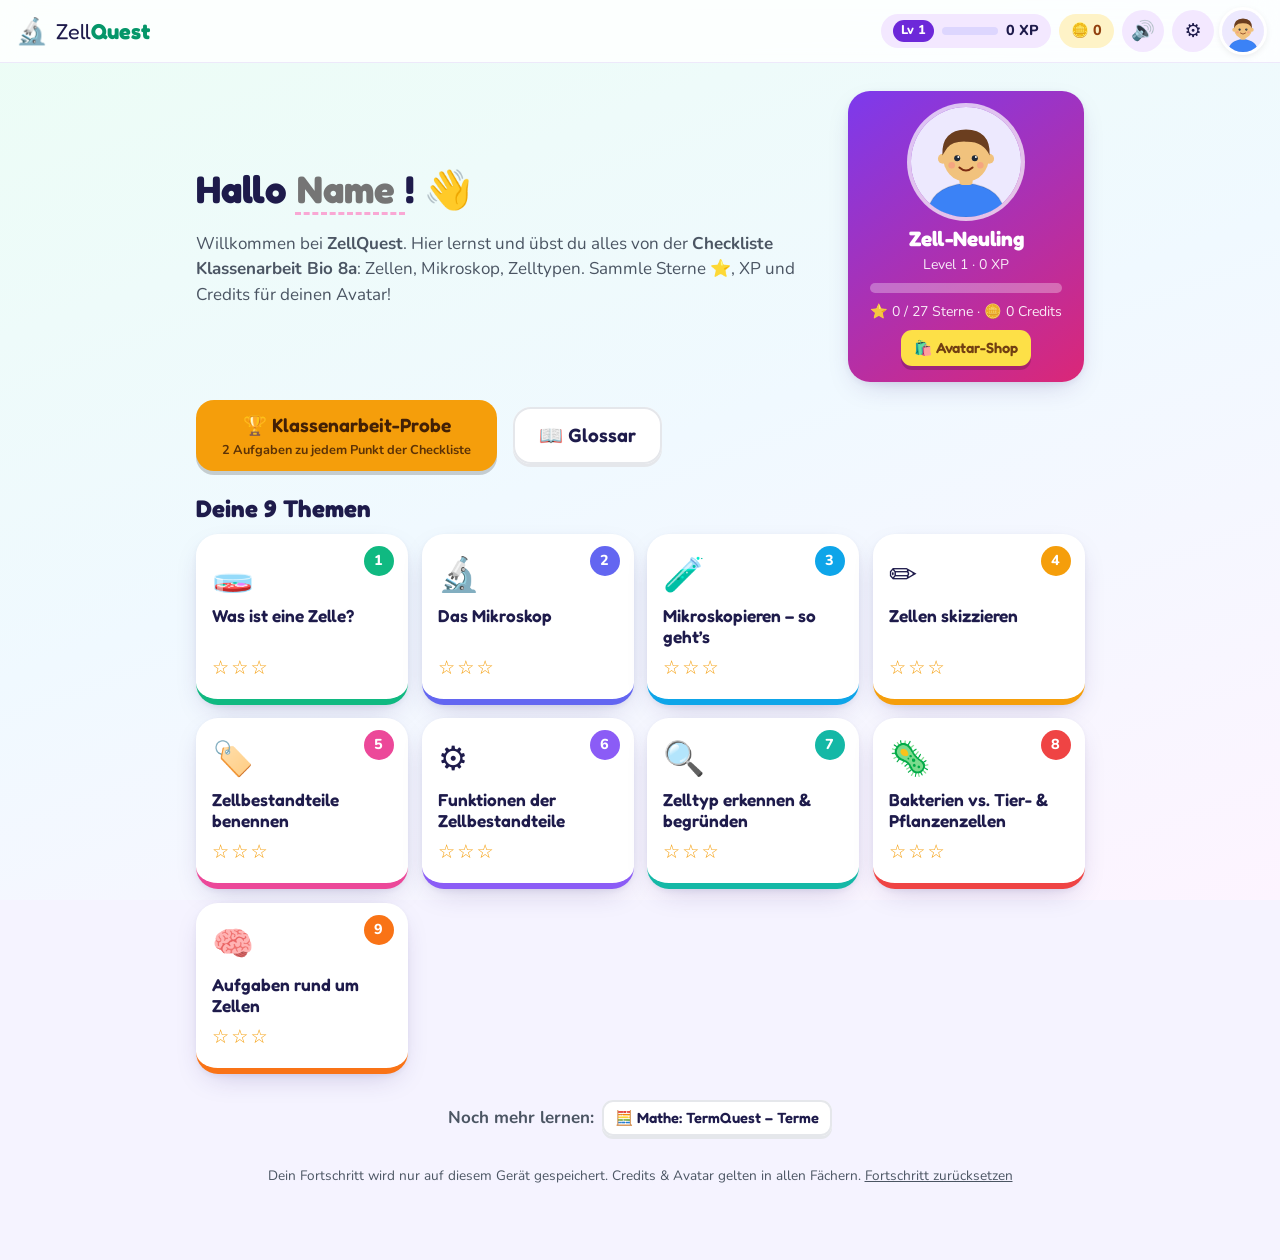
==== bio/index.html @ 9e3c853d "Add ZellQuest biology app and share one quiz engine between subjects - New app under bio/ for the Bi" ====
<!doctype html>
<html lang="de">
<head>
  <meta charset="utf-8">
  <meta name="viewport" content="width=device-width, initial-scale=1, viewport-fit=cover">
  <meta name="description" content="ZellQuest – Zellen, Mikroskop und Zelltypen lernen und üben (Checkliste Klassenarbeit Bio 8).">
  <meta name="theme-color" content="#059669">
  <title>ZellQuest – Zellen & Mikroskop</title>
  <link rel="icon" href="data:image/svg+xml,<svg xmlns='http://www.w3.org/2000/svg' viewBox='0 0 100 100'><text y='.9em' font-size='90'>🔬</text></svg>">
  <link rel="preconnect" href="https://fonts.googleapis.com">
  <link rel="preconnect" href="https://fonts.gstatic.com" crossorigin>
  <link href="https://fonts.googleapis.com/css2?family=Fredoka:wght@500;600;700&family=Nunito:wght@400;600;700;800&display=swap" rel="stylesheet">
  <link rel="stylesheet" href="../css/style.css">
  <link rel="stylesheet" href="bio.css">
</head>
<body class="bio">
  <div class="bg-blobs" aria-hidden="true"><span></span><span></span><span></span></div>
  <header class="topbar">
    <a href="#/" class="logo" aria-label="ZellQuest Startseite"><span class="logo-icon">🔬</span><span class="logo-text">Zell<b>Quest</b></span></a>
    <div class="hdr-right">
      <div class="xp-chip" title="Erfahrungspunkte">
        <span id="hdr-level" class="lvl">Lv 1</span>
        <span class="mini-bar"><span id="hdr-xpbar"></span></span>
        <span id="hdr-xp">0 XP</span>
      </div>
      <div class="coin-chip" title="Credits für den Avatar-Shop">🪙 <span id="hdr-credits">0</span></div>
      <button id="btn-mute" class="icon-btn" data-silent aria-label="Ton ausschalten">🔊</button>
      <button id="btn-settings" class="icon-btn" aria-label="Einstellungen für Eltern">⚙️</button>
      <a id="hdr-avatar" class="hdr-avatar" href="#/shop" aria-label="Avatar-Shop"></a>
    </div>
  </header>
  <main id="main" tabindex="-1"></main>
  <noscript><p style="padding:2rem">Bitte JavaScript aktivieren, um ZellQuest zu benutzen.</p></noscript>

  <script src="../js/config.js"></script>
  <script src="../js/mathterm.js"></script>
  <script src="../js/sound.js"></script>
  <script src="../js/fx.js"></script>
  <script src="../js/visuals.js"></script>
  <script src="../js/avatar.js"></script>
  <script src="../js/tutor.js"></script>
  <script src="cells.js"></script>
  <script src="topics.js"></script>
  <script src="subject.js"></script>
  <script src="../js/app.js"></script>
</body>
</html>
---- css/style.css ----
:root {
  --bg: #f5f3ff;
  --bg2: #ecfeff;
  --card: #ffffff;
  --ink: #1e1b4b;
  --ink-soft: #4b5563;
  --line: #e5e7eb;
  --brand: #6d28d9;
  --brand-2: #db2777;
  --good: #16a34a;
  --good-bg: #dcfce7;
  --bad: #dc2626;
  --bad-bg: #fee2e2;
  --warn: #b45309;
  --warn-bg: #fef3c7;
  --info-bg: #e0f2fe;
  --c: #6d28d9;
  --radius: 22px;
  --shadow: 0 10px 30px -12px rgba(49, 30, 120, .28), 0 2px 6px rgba(49, 30, 120, .06);
  --font-head: 'Fredoka', 'Nunito', system-ui, sans-serif;
  --font-body: 'Nunito', system-ui, -apple-system, 'Segoe UI', sans-serif;
  color-scheme: light;
}

* { box-sizing: border-box; }
[hidden] { display: none !important; }
html { -webkit-text-size-adjust: 100%; }
body {
  margin: 0;
  font-family: var(--font-body);
  font-size: 17px;
  line-height: 1.5;
  color: var(--ink);
  background: linear-gradient(160deg, var(--bg) 0%, #fdf2f8 50%, var(--bg2) 100%) fixed;
  min-height: 100vh;
  overflow-x: hidden;
}
h1, h2, h3 { font-family: var(--font-head); line-height: 1.2; margin: 0 0 .4em; }
a { color: var(--brand); }
button { font: inherit; color: inherit; }
:focus-visible { outline: 3px solid #f59e0b; outline-offset: 3px; border-radius: 10px; }

/* Hintergrund-Blasen */
.bg-blobs { position: fixed; inset: 0; z-index: -1; overflow: hidden; pointer-events: none; }
.bg-blobs span { position: absolute; border-radius: 50%; filter: blur(60px); opacity: .45; animation: float 18s ease-in-out infinite; }
.bg-blobs span:nth-child(1) { width: 380px; height: 380px; background: #c4b5fd; top: -120px; left: -100px; }
.bg-blobs span:nth-child(2) { width: 320px; height: 320px; background: #fbcfe8; bottom: -100px; right: -80px; animation-delay: -6s; }
.bg-blobs span:nth-child(3) { width: 260px; height: 260px; background: #a5f3fc; top: 40%; left: 60%; animation-delay: -12s; }
@keyframes float { 50% { transform: translate(40px, 30px) scale(1.08); } }

/* Kopfzeile */
.topbar {
  position: sticky; top: 0; z-index: 20;
  display: flex; align-items: center; justify-content: space-between; gap: 12px;
  padding: 10px max(16px, env(safe-area-inset-left));
  background: rgba(255, 255, 255, .82);
  backdrop-filter: blur(12px);
  border-bottom: 1px solid rgba(109, 40, 217, .1);
}
.logo { display: flex; align-items: center; gap: 8px; text-decoration: none; color: var(--ink); font-family: var(--font-head); font-size: 1.35rem; }
.logo b { color: var(--brand-2); }
.logo-icon { font-size: 1.6rem; display: inline-block; transition: transform .3s; }
.logo:hover .logo-icon { transform: rotate(-12deg) scale(1.1); }
.hdr-right { display: flex; align-items: center; gap: 8px; }
.xp-chip { display: flex; align-items: center; gap: 8px; background: #f3e8ff; padding: 6px 12px; border-radius: 999px; font-weight: 800; font-size: .9rem; }
.xp-chip .lvl { background: var(--brand); color: #fff; border-radius: 999px; padding: 1px 8px; font-size: .8rem; }
.mini-bar { width: 56px; height: 8px; background: #ddd6fe; border-radius: 99px; overflow: hidden; }
.mini-bar span { display: block; height: 100%; width: 0; background: linear-gradient(90deg, #a855f7, #ec4899); transition: width .6s cubic-bezier(.3, 1.4, .5, 1); }
.icon-btn { border: 0; background: #f3e8ff; width: 42px; height: 42px; border-radius: 50%; font-size: 1.2rem; cursor: pointer; transition: transform .15s; }
.icon-btn:active { transform: scale(.9); }

main { max-width: 920px; margin: 0 auto; padding: 20px 16px 60px; outline: none; }
main:focus, main:focus-visible { outline: none; }
html { background: var(--bg); }

/* Knöpfe */
.btn {
  display: inline-flex; align-items: center; justify-content: center; gap: 6px;
  border: 0; cursor: pointer; text-decoration: none;
  font-family: var(--font-head); font-weight: 600; font-size: 1.05rem;
  color: #fff; background: var(--c, var(--brand));
  padding: 10px 18px; border-radius: 14px;
  box-shadow: 0 4px 0 rgba(0, 0, 0, .18);
  transition: transform .1s, box-shadow .1s, filter .15s;
}
.btn:hover { filter: brightness(1.08); }
.btn:active { transform: translateY(3px); box-shadow: 0 1px 0 rgba(0, 0, 0, .18); }
.btn:disabled { opacity: .45; cursor: default; transform: none; }
.btn.big { font-size: 1.2rem; padding: 14px 26px; border-radius: 18px; }
.btn.small { font-size: .92rem; padding: 7px 13px; border-radius: 11px; }
.btn.ghost { background: #fff; color: var(--ink); box-shadow: 0 3px 0 #e5e7eb, inset 0 0 0 2px #e5e7eb; }
.btn.ghost:active { box-shadow: 0 0 0 #e5e7eb, inset 0 0 0 2px #e5e7eb; }
.linklike { border: 0; background: none; color: var(--ink-soft); text-decoration: underline; cursor: pointer; font-size: inherit; padding: 0; }

.card { background: var(--card); border-radius: var(--radius); box-shadow: var(--shadow); padding: 22px; margin-bottom: 18px; }

/* Startseite */
.hero { display: grid; grid-template-columns: 1fr auto; gap: 20px; align-items: center; margin: 8px 0 18px; }
.hero h1 { font-size: clamp(1.7rem, 5vw, 2.4rem); }
.hero p { color: var(--ink-soft); margin: 0; }
.name-input {
  font: inherit; color: var(--brand-2); border: 0; border-bottom: 3px dashed #f9a8d4; background: transparent;
  padding: 0 2px; min-width: 4ch; max-width: 12ch;
}
.name-input:focus { outline: none; border-bottom-style: solid; }
.level-card { background: linear-gradient(145deg, #7c3aed, #db2777); color: #fff; border-radius: var(--radius); padding: 16px 22px; text-align: center; box-shadow: var(--shadow); min-width: 210px; }
.lvl-emoji { font-size: 2.4rem; animation: bob 2.4s ease-in-out infinite; }
@keyframes bob { 50% { transform: translateY(-5px); } }
.lvl-name { font-family: var(--font-head); font-size: 1.3rem; font-weight: 700; }
.lvl-sub { font-size: .88rem; opacity: .9; }
.level-card .xpbar { height: 10px; background: rgba(255, 255, 255, .3); border-radius: 99px; margin: 8px 0; overflow: hidden; }
.level-card .xpbar div { height: 100%; background: #fde047; border-radius: 99px; }

.home-actions { display: flex; align-items: center; gap: 16px; flex-wrap: wrap; margin-bottom: 24px; }
.test-btn { --c: #f59e0b; flex-direction: column; line-height: 1.15; color: #422006; }
.test-btn small { font-family: var(--font-body); font-size: .8rem; font-weight: 700; opacity: .85; }
.last-test { color: var(--ink-soft); }
.section-title { font-size: 1.5rem; }

.topic-grid { display: grid; grid-template-columns: repeat(auto-fill, minmax(190px, 1fr)); gap: 14px; }
.topic-card {
  position: relative; display: flex; flex-direction: column; gap: 6px; min-height: 160px;
  background: #fff; border-radius: var(--radius); padding: 16px; text-decoration: none; color: var(--ink);
  box-shadow: var(--shadow); border-bottom: 6px solid var(--c);
  transition: transform .2s cubic-bezier(.3, 1.6, .5, 1), box-shadow .2s;
  animation: cardIn .5s both cubic-bezier(.3, 1.4, .5, 1);
}
.topic-card:hover { transform: translateY(-5px) rotate(-1deg); box-shadow: 0 18px 30px -14px var(--c); }
.topic-card:active { transform: scale(.97); }
@keyframes cardIn { from { opacity: 0; transform: translateY(16px) scale(.95); } }
.tc-num { position: absolute; top: 12px; right: 14px; width: 30px; height: 30px; border-radius: 50%; background: var(--c); color: #fff; display: grid; place-items: center; font-weight: 800; font-size: .9rem; }
.tc-emoji { font-size: 2.1rem; }
.tc-title { font-family: var(--font-head); font-weight: 600; font-size: 1.08rem; line-height: 1.2; flex: 1; }
.tc-foot { display: flex; justify-content: space-between; align-items: center; }
.tc-stars { color: #f59e0b; font-size: 1.2rem; letter-spacing: 2px; }
.tc-self { font-size: 1.2rem; }
.footnote { text-align: center; color: var(--ink-soft); font-size: .85rem; margin-top: 30px; }

/* Themenseite */
.topic-head { margin-bottom: 14px; }
.back { display: inline-block; text-decoration: none; font-weight: 800; color: var(--ink-soft); margin-bottom: 8px; }
.back:hover { color: var(--c); }
.th-title { display: flex; align-items: center; gap: 14px; }
.th-title small { color: var(--c); font-weight: 800; text-transform: uppercase; letter-spacing: .06em; }
.th-title h1 { font-size: clamp(1.5rem, 4.5vw, 2.1rem); margin: 0; }
.th-emoji { font-size: 2.6rem; width: 66px; height: 66px; display: grid; place-items: center; background: #fff; border-radius: 20px; box-shadow: var(--shadow); border-bottom: 5px solid var(--c); }
.goal { background: #fff; border-left: 6px solid var(--c); border-radius: 12px; padding: 10px 14px; color: var(--ink-soft); font-style: italic; }

.learn-card { min-height: 280px; border-top: 6px solid var(--c); overflow: hidden; }
.learn-card.slide-l { animation: slideL .35s both; }
.learn-card.slide-r { animation: slideR .35s both; }
@keyframes slideL { from { opacity: 0; transform: translateX(40px); } }
@keyframes slideR { from { opacity: 0; transform: translateX(-40px); } }
.lc-head { display: flex; justify-content: space-between; align-items: flex-start; gap: 10px; flex-wrap: wrap; }
.lc-head h2 { font-size: 1.35rem; }
.lc-num { display: inline-block; background: var(--c); color: #fff; border-radius: 999px; padding: 0 10px; font-size: .85rem; vertical-align: middle; }
.speak-btn.on { background: #fef3c7; }
.learn-nav { display: flex; align-items: center; justify-content: space-between; gap: 10px; margin-bottom: 18px; }
.learn-nav .btn:not(.ghost) { background: var(--c); }
.dots { display: flex; gap: 8px; }
.dot { width: 13px; height: 13px; border-radius: 50%; border: 0; background: #d1d5db; cursor: pointer; padding: 0; transition: transform .2s, background .2s; }
.dot.on { background: var(--c); transform: scale(1.35); }
.cta-row { display: flex; align-items: center; gap: 16px; flex-wrap: wrap; margin-bottom: 18px; }
.play-btn { animation: pulse 2.2s ease-in-out infinite; }
@keyframes pulse { 50% { transform: scale(1.04); } }
.best { color: var(--ink-soft); }
.best b { color: #f59e0b; letter-spacing: 2px; }
.self-card h2, .book-card h2 { font-size: 1.15rem; }
.self-chips { display: grid; grid-template-columns: repeat(auto-fill, minmax(190px, 1fr)); gap: 10px; }
.chip { text-align: left; border: 2px solid var(--line); background: #fff; border-radius: 14px; padding: 10px 12px; cursor: pointer; font-weight: 700; transition: all .15s; }
.chip:hover { border-color: var(--c); }
.chip.on { background: var(--c); border-color: var(--c); color: #fff; }
.book-card p { margin: 0; font-weight: 700; }
.book-card small { color: var(--ink-soft); }
.topic-nav { display: flex; justify-content: space-between; gap: 10px; }

/* Inhalte in Lernkarten */
.m { font-family: var(--font-body); font-weight: 800; font-variant-numeric: tabular-nums; letter-spacing: .01em; }
.big-math { font-size: 1.45rem; text-align: center; margin: 12px 0; overflow-wrap: anywhere; }
.law-box { background: #faf5ff; border: 2px dashed color-mix(in srgb, var(--c) 45%, transparent); border-radius: 14px; padding: 10px 14px; margin: 10px 0; font-size: 1.15rem; text-align: center; overflow-wrap: anywhere; }
.law-box small { display: block; font-size: .85rem; color: var(--ink-soft); font-weight: 600; }
.law-box.bad { background: #fff1f2; border-color: #fda4af; }
.tip { background: #fffbeb; border-radius: 12px; padding: 10px 14px; }
.defs { display: grid; grid-template-columns: repeat(auto-fit, minmax(190px, 1fr)); gap: 12px; }
.def { border-radius: 16px; padding: 12px 14px; }
.def b { font-family: var(--font-head); font-size: 1.15rem; }
.def p { margin: 4px 0 8px; font-size: .95rem; }
.def.c1, .hl.c1, .dot.c1 { background: #ede9fe; }
.def.c2, .hl.c2, .dot.c2 { background: #dbeafe; }
.def.c3, .hl.c3, .dot.c3 { background: #dcfce7; }
.def.c4 { background: #ffedd5; }
.hl { border-radius: 8px; padding: 1px 4px; }
.hl.c1 { background: #ddd6fe; }
.hl.c2 { background: #bfdbfe; }
.anatomy { font-size: 1.8rem; text-align: center; margin: 14px 0; }
.legend { list-style: none; padding: 0; display: flex; flex-wrap: wrap; gap: 14px; }
.legend .dot { display: inline-block; width: 14px; height: 14px; border-radius: 4px; vertical-align: middle; margin-right: 4px; cursor: default; }
.legend .dot.c3 { background: #bbf7d0; }
.nice-table { width: 100%; border-collapse: separate; border-spacing: 0; margin: 10px 0; font-size: .97rem; }
.nice-table th { background: #f3f4f6; text-align: left; padding: 8px 10px; }
.nice-table th:first-child { border-radius: 10px 0 0 10px; }
.nice-table th:last-child { border-radius: 0 10px 10px 0; }
.nice-table td { padding: 8px 10px; border-bottom: 1px solid var(--line); }
.nice-table .yes { color: var(--good); font-weight: 800; }
.nice-table .no { color: var(--bad); font-weight: 800; }
.steps { padding-left: 1.3em; }
.steps li { margin: 6px 0; }
.three-ways { display: grid; grid-template-columns: repeat(auto-fit, minmax(200px, 1fr)); gap: 12px; align-items: start; }
.three-ways > div { background: #f9fafb; border-radius: 14px; padding: 10px 12px; text-align: center; }
.three-ways .m { font-size: 1.2rem; }
.badge { display: block; font-size: .75rem; font-weight: 800; text-transform: uppercase; letter-spacing: .05em; color: var(--c); margin-bottom: 6px; }
.demo { background: #f8fafc; border-radius: 16px; padding: 14px; margin-top: 12px; text-align: center; }
.row-btns { display: flex; gap: 8px; justify-content: center; flex-wrap: wrap; }
.swap-row { font-size: 1.8rem; margin-bottom: 10px; }
.tile { display: inline-block; background: #fff; border-radius: 12px; padding: 4px 12px; margin: 0 4px; box-shadow: 0 3px 0 #e5e7eb; }
.tile.op { background: none; box-shadow: none; padding: 4px 2px; }
.br { color: var(--brand-2); font-size: 1.2em; }
.slider-label { display: block; font-weight: 800; font-size: 1.2rem; }
.xslider { width: min(100%, 360px); accent-color: var(--c); height: 30px; }
.flip { background: #fde68a; border-radius: 8px; padding: 0 4px; animation: flipIn .5s both; display: inline-block; }
@keyframes flipIn { from { transform: rotateX(90deg); } }
.step-in { animation: slideL .4s both; }
.step-note { color: var(--ink-soft); font-size: .9rem; }
.word-form { font-size: 1.15rem; font-style: italic; text-align: center; background: #f0fdf4; border-radius: 14px; padding: 12px; }

/* SVG: Bäume und Figuren */
.tree-svg { width: 100%; max-width: 360px; height: auto; display: block; margin: 0 auto; }
.tree-svg.small { max-width: 240px; }
.tree-edge { stroke: #94a3b8; stroke-width: 3; stroke-linecap: round; }
.tree-op circle { fill: #10b981; stroke: #fff; stroke-width: 3; }
.tree-op-1 circle { fill: #3b82f6; }
.tree-op-2 circle { fill: #ef4444; }
.tree-op-3 circle { fill: #a855f7; }
.tree-op text { fill: #fff; font: 800 20px var(--font-body); text-anchor: middle; }
.tree-leaf rect { fill: #fff; stroke: #cbd5e1; stroke-width: 2.5; }
.tree-leaf.is-var rect { fill: #fef3c7; stroke: #f59e0b; }
.tree-leaf text { fill: var(--ink); font: 800 18px var(--font-body); text-anchor: middle; }
.explain-tree { margin-top: 8px; }
.fig-svg { width: 100%; max-width: 340px; height: auto; display: block; margin: 8px auto; }
.fig-a { fill: #c4b5fd; stroke: #4c1d95; stroke-width: 2; }
.fig-b { fill: #fbcfe8; stroke: #831843; stroke-width: 2; }
.fig-c { fill: #a5f3fc; stroke: #155e75; stroke-width: 2; }
.fig-d { fill: #fde68a; stroke: #78350f; stroke-width: 2; }
.fig-dash { stroke: #831843; stroke-width: 2; stroke-dasharray: 5 4; }
.fig-label { font: 800 17px var(--font-body); fill: var(--ink); text-anchor: middle; }
.fig-label.inner { font-size: 18px; fill: #1e1b4b; }
.fig-label.inner.small { font-size: 15px; }
.fig-note { text-align: center; font-size: .8rem; color: var(--ink-soft); }

/* Quiz */
.quiz-top { display: flex; align-items: center; gap: 12px; margin-bottom: 14px; }
.progress { flex: 1; display: flex; gap: 4px; }
.seg { flex: 1; height: 12px; border-radius: 99px; background: #e5e7eb; transition: background .3s; }
.seg.cur { background: color-mix(in srgb, var(--c) 45%, #fff); animation: segPulse 1.4s ease-in-out infinite; }
.seg.ok { background: #22c55e; }
.seg.half { background: #facc15; }
.seg.bad { background: #f87171; }
@keyframes segPulse { 50% { opacity: .5; } }
.streak { font-weight: 800; background: #fff; border-radius: 999px; padding: 4px 12px; box-shadow: var(--shadow); min-width: 64px; text-align: center; }
.streak.hot { background: linear-gradient(135deg, #f97316, #ef4444); color: #fff; }
.q-card { border-top: 6px solid var(--c); }
.q-meta { display: flex; justify-content: space-between; gap: 8px; color: var(--ink-soft); font-size: .88rem; font-weight: 700; margin-bottom: 8px; flex-wrap: wrap; }
.q-topic { color: var(--c); }
.q-prompt-row { display: flex; justify-content: space-between; align-items: flex-start; gap: 10px; }
.q-prompt { font-size: 1.3rem; }
.q-visual { margin: 10px 0 16px; }
.q-visual .big-math { font-size: 1.7rem; background: #f8fafc; border-radius: 16px; padding: 12px; }

.options { display: grid; grid-template-columns: 1fr 1fr; gap: 10px; }
.options.wide { grid-template-columns: 1fr; }
.options.svg { grid-template-columns: repeat(auto-fit, minmax(150px, 1fr)); }
.opt {
  display: flex; align-items: center; gap: 10px; text-align: left;
  background: #fff; border: 3px solid var(--line); border-radius: 16px; padding: 12px 14px; cursor: pointer;
  font-size: 1.08rem; transition: transform .12s, border-color .15s, background .15s; min-height: 58px;
}
.opt:hover:not(:disabled) { border-color: var(--c); transform: translateY(-2px); }
.opt:active:not(:disabled) { transform: scale(.97); }
.opt:disabled { cursor: default; }
.opt-key { flex: none; width: 30px; height: 30px; border-radius: 9px; display: grid; place-items: center; background: #f3f4f6; font-weight: 800; font-size: .9rem; }
.opt-body { flex: 1; overflow-wrap: anywhere; }
.options.svg .opt { flex-direction: column; }
.options.svg .opt-body { width: 100%; }
.opt.correct { border-color: var(--good); background: var(--good-bg); animation: pop .4s; }
.opt.correct .opt-key { background: var(--good); color: #fff; }
.opt.wrong { border-color: var(--bad); background: var(--bad-bg); }
.opt.wrong .opt-key { background: var(--bad); color: #fff; }

.input-lead { text-align: center; font-size: 1.3rem; margin-bottom: 6px; }
.input-row { display: flex; align-items: center; gap: 8px; justify-content: center; }
.affix { font-size: 1.3rem; }
.q-input {
  flex: 1 1 auto; min-width: 0; width: 100%; max-width: 420px; font: 800 1.45rem var(--font-body); color: var(--ink);
  border: 3px solid var(--line); border-radius: 16px; padding: 10px 14px; background: #fff; text-align: center;
  transition: border-color .15s, box-shadow .15s;
}
.q-input.num { max-width: 180px; }
.affix { flex: none; white-space: nowrap; }
.q-input:focus { outline: none; border-color: var(--c); box-shadow: 0 0 0 5px color-mix(in srgb, var(--c) 18%, transparent); }
.q-input:disabled { background: #f9fafb; }
.keypad { display: flex; flex-wrap: wrap; gap: 6px; justify-content: center; margin: 12px 0 4px; }
.key {
  min-width: 46px; height: 46px; border: 0; border-radius: 12px; background: #f3f4f6; font-weight: 800; font-size: 1.15rem;
  cursor: pointer; box-shadow: 0 3px 0 #d1d5db; transition: transform .08s;
}
.key:active { transform: translateY(2px); box-shadow: 0 1px 0 #d1d5db; }
.key.wide { min-width: 60px; background: #fee2e2; box-shadow: 0 3px 0 #fecaca; }
.key:disabled { opacity: .4; }
.preview { text-align: center; color: var(--ink-soft); margin-top: 6px; min-height: 1.6em; }
.preview .m { color: var(--ink); font-size: 1.15rem; }

.feedback { margin-top: 16px; border-radius: 16px; padding: 12px 16px; font-size: 1.05rem; }
.feedback.good { background: var(--good-bg); border: 2px solid #86efac; }
.feedback.bad { background: var(--bad-bg); border: 2px solid #fca5a5; }
.feedback.retry { background: #fff7ed; border: 2px solid #fdba74; }
.feedback.almost { background: var(--warn-bg); border: 2px solid #fcd34d; }
.feedback.info { background: var(--info-bg); border: 2px solid #7dd3fc; }
.explain { margin-top: 8px; color: #374151; font-size: .98rem; overflow-wrap: anywhere; }
.explain .tree-svg { max-width: 200px; }
.q-actions { display: flex; justify-content: space-between; gap: 12px; flex-wrap: wrap; }
.q-actions .btn:not(.ghost) { background: var(--c); margin-left: auto; }

/* Ergebnis */
.results { text-align: center; border-top: 6px solid var(--c); }
.results h1 { font-size: clamp(1.7rem, 5vw, 2.3rem); }
.big-stars { font-size: 4rem; letter-spacing: 10px; margin: 8px 0; }
.bstar { color: #e5e7eb; display: inline-block; transition: color .2s; }
.bstar.on { color: #f59e0b; animation: starPop .6s cubic-bezier(.3, 1.8, .5, 1); text-shadow: 0 4px 14px rgba(245, 158, 11, .5); }
@keyframes starPop { 0% { transform: scale(0) rotate(-90deg); } 100% { transform: scale(1) rotate(0); } }
.score { font-size: 1.2rem; }
.res-stats { display: flex; justify-content: center; gap: 14px; flex-wrap: wrap; margin: 14px 0; }
.res-stats div { background: #f9fafb; border-radius: 16px; padding: 10px 18px; min-width: 100px; }
.res-stats b { display: block; font-size: 1.4rem; font-family: var(--font-head); }
.res-stats span { font-size: .85rem; color: var(--ink-soft); }
.new-best { font-weight: 800; color: #b45309; animation: pop .5s; }
.result-table { text-align: left; margin: 18px 0; }
.result-table a { text-decoration: none; font-weight: 700; color: var(--ink); }
.res-actions { display: flex; justify-content: center; gap: 10px; flex-wrap: wrap; margin-top: 10px; }
.res-actions .btn:not(.ghost) { background: var(--c); }

/* Effekte */
.fx-canvas { position: fixed; inset: 0; width: 100vw; height: 100vh; pointer-events: none; z-index: 100; }
.float-text { position: fixed; z-index: 101; transform: translateX(-50%); font: 700 1.3rem var(--font-head); pointer-events: none; animation: floatUp 1.2s ease-out forwards; white-space: nowrap; }
.float-text.xp { color: #7c3aed; }
.float-text.good { color: var(--good); }
.float-text.streak { color: #ea580c; font-size: 1.5rem; }
@keyframes floatUp { 0% { opacity: 0; transform: translate(-50%, 0) scale(.6); } 20% { opacity: 1; transform: translate(-50%, -14px) scale(1.15); } 100% { opacity: 0; transform: translate(-50%, -70px) scale(1); } }
.fx-shake { animation: shake .45s; }
@keyframes shake { 20%, 60% { transform: translateX(-9px); } 40%, 80% { transform: translateX(9px); } }
.fx-pop { animation: pop .35s; }
@keyframes pop { 50% { transform: scale(1.06); } }
.fx-glow { animation: glow .7s; }
@keyframes glow { 0% { box-shadow: 0 0 0 0 rgba(34, 197, 94, .7); } 100% { box-shadow: 0 0 0 22px rgba(34, 197, 94, 0); } }
.toast {
  position: fixed; left: 50%; bottom: 24px; transform: translate(-50%, 120px); z-index: 110;
  background: var(--ink); color: #fff; padding: 12px 20px; border-radius: 16px; font-weight: 700; box-shadow: var(--shadow);
  transition: transform .35s cubic-bezier(.3, 1.5, .5, 1); max-width: calc(100vw - 32px); text-align: center;
}
.toast.show { transform: translate(-50%, 0); }

/* Credits & Avatar in der Kopfzeile */
.coin-chip { background: #fef3c7; color: #92400e; font-weight: 800; padding: 6px 12px; border-radius: 999px; font-size: .9rem; white-space: nowrap; }
.hdr-avatar { display: block; width: 42px; height: 42px; border-radius: 50%; overflow: hidden; box-shadow: 0 0 0 3px #fff, 0 2px 8px rgba(0,0,0,.15); transition: transform .2s; flex: none; }
.hdr-avatar:hover { transform: scale(1.08) rotate(-4deg); }
.avatar-svg { display: block; width: 100%; height: auto; }
.lvl-avatar { display: block; width: 110px; height: 110px; margin: 0 auto 6px; border-radius: 50%; overflow: hidden; box-shadow: 0 0 0 4px rgba(255,255,255,.7); animation: bob 2.4s ease-in-out infinite; }
.shop-btn { --c: #fde047; color: #713f12; margin-top: 8px; }
.float-text.coins { color: #b45309; }
.coin-stat b { color: #b45309; }

/* Shop */
.shop-title { font-size: clamp(1.6rem, 5vw, 2.2rem); }
.shop { display: grid; grid-template-columns: 290px 1fr; gap: 18px; align-items: start; }
.shop-side { position: sticky; top: 76px; text-align: center; }
.shop-avatar { position: relative; width: 200px; max-width: 100%; margin: 0 auto; border-radius: 50%; overflow: hidden; box-shadow: 0 0 0 6px #ede9fe; }
.try-tag { position: absolute; left: 50%; bottom: 10px; transform: translateX(-50%); background: rgba(30,27,75,.85); color: #fff; font-weight: 800; font-size: .8rem; padding: 3px 10px; border-radius: 999px; white-space: nowrap; }
.wallet { font-size: 1.4rem; font-weight: 800; margin-top: 12px; color: #92400e; }
.wallet-hint { font-size: .85rem; color: var(--ink-soft); margin: 4px 0 12px; }
.shop-side h2 { font-size: 1.05rem; text-align: left; margin-top: 8px; }
.shop-side h2 small { color: var(--ink-soft); font-weight: 600; }
.look-row { display: flex; flex-wrap: wrap; gap: 6px; margin-bottom: 10px; }
.swatch { width: 34px; height: 34px; border-radius: 50%; border: 3px solid #fff; box-shadow: 0 0 0 2px var(--line); cursor: pointer; }
.swatch.on { box-shadow: 0 0 0 3px var(--brand); transform: scale(1.1); }
.look-btn { border: 2px solid var(--line); background: #fff; border-radius: 10px; padding: 4px 10px; font-weight: 700; cursor: pointer; font-size: .88rem; }
.look-btn.on { background: var(--brand); border-color: var(--brand); color: #fff; }
.slot-tabs { display: flex; flex-wrap: wrap; gap: 8px; margin-bottom: 14px; }
.slot-tab { border: 0; background: #fff; border-radius: 999px; padding: 8px 14px; font-weight: 800; cursor: pointer; box-shadow: var(--shadow); }
.slot-tab.on { background: var(--brand); color: #fff; }
.item-grid { display: grid; grid-template-columns: repeat(auto-fill, minmax(150px, 1fr)); gap: 12px; }
.item { background: #fff; border-radius: 18px; padding: 10px; text-align: center; box-shadow: var(--shadow); border: 3px solid transparent; transition: transform .2s; animation: cardIn .4s both; }
.item:hover { transform: translateY(-3px); }
.item.worn { border-color: #22c55e; }
.item.trying { border-color: #f59e0b; }
.item-thumb { border: 0; padding: 0; background: none; cursor: pointer; width: 100%; border-radius: 14px; overflow: hidden; display: block; }
.item-name { font-weight: 800; margin: 6px 0; font-size: .95rem; }
.item-btn { width: 100%; }
.item.owned .item-btn { --c: #10b981; }
.item-btn.poor { --c: #9ca3af; }

/* Chat mit Claude */
.tutor { margin-top: 18px; border-top: 6px solid #d97757; }
.tutor-head { display: flex; gap: 12px; align-items: center; margin-bottom: 10px; }
.tutor-head h2 { margin: 0; font-size: 1.25rem; }
.tutor-head small { color: var(--ink-soft); }
.tutor-bot { font-size: 2rem; width: 54px; height: 54px; flex: none; display: grid; place-items: center; background: #fdf0ea; border-radius: 16px; animation: bob 3s ease-in-out infinite; }
.faq-chips { display: flex; flex-wrap: wrap; gap: 8px; margin-bottom: 12px; }
.faq-chip { border: 2px solid #f5d0c0; background: #fff7f3; color: var(--ink); border-radius: 999px; padding: 6px 12px; font-weight: 700; font-size: .9rem; cursor: pointer; text-align: left; transition: background .15s, transform .1s; }
.faq-chip:hover { background: #fde7dc; }
.faq-chip:active { transform: scale(.96); }
.faq-chip.tip { border-color: #fcd34d; background: #fffbeb; }
.chat-log { display: flex; flex-direction: column; gap: 8px; max-height: 360px; overflow-y: auto; padding: 2px; }
.chat-log:empty { display: none; }
.bubble { max-width: 85%; padding: 10px 14px; border-radius: 18px; line-height: 1.45; animation: slideL .25s both; overflow-wrap: anywhere; }
.bubble.me { align-self: flex-end; background: var(--brand); color: #fff; border-bottom-right-radius: 6px; }
.bubble.bot { align-self: flex-start; background: #f3f4f6; border-bottom-left-radius: 6px; }
.bubble.faq { background: #ecfdf5; }
.bubble.error { background: var(--bad-bg); }
.bubble.info { background: var(--info-bg); }
.faq-src { font-size: .75rem; color: var(--ink-soft); margin-top: 4px; }
.typing i { display: inline-block; width: 7px; height: 7px; margin: 0 2px; border-radius: 50%; background: #9ca3af; animation: typing 1s infinite; }
.typing i:nth-child(2) { animation-delay: .15s; }
.typing i:nth-child(3) { animation-delay: .3s; }
@keyframes typing { 50% { transform: translateY(-5px); opacity: .5; } }
.chat-form { display: flex; gap: 8px; margin-top: 12px; }
.chat-input { flex: 1; min-width: 0; font: inherit; border: 2px solid var(--line); border-radius: 14px; padding: 9px 12px; }
.chat-input:focus { outline: none; border-color: #d97757; }
.chat-form .btn { --c: #d97757; }
.chat-form.busy { opacity: .6; pointer-events: none; }

/* Einstellungen */
dialog#settings { border: 0; border-radius: var(--radius); padding: 0; max-width: min(520px, calc(100vw - 32px)); box-shadow: var(--shadow); color: var(--ink); }
dialog#settings::backdrop { background: rgba(30, 27, 75, .45); }
.settings { padding: 22px; }
.settings label { display: block; font-weight: 800; margin: 10px 0; }
.settings input { display: block; width: 100%; font: inherit; border: 2px solid var(--line); border-radius: 12px; padding: 9px 12px; margin-top: 4px; }
.settings .warn { background: var(--warn-bg); border-radius: 12px; padding: 10px 12px; font-size: .92rem; }
.settings-status { font-size: .9rem; color: var(--ink-soft); }
.settings-actions { display: flex; flex-wrap: wrap; gap: 8px; justify-content: flex-end; margin-top: 16px; }

@media (max-width: 760px) {
  .shop { grid-template-columns: 1fr; }
  .shop-side { position: static; }
}
@media (max-width: 640px) {
  .coin-chip { padding: 5px 9px; }
  .hdr-right { gap: 6px; }
  .icon-btn { width: 38px; height: 38px; font-size: 1.05rem; }
  .hdr-avatar { width: 38px; height: 38px; }
  .item-grid { grid-template-columns: 1fr 1fr; }
  .bubble { max-width: 92%; }
}

/* Neue Fragetypen: Diagramm antippen, Mehrfachauswahl, Reihenfolge */
.hs-hint { text-align: center; color: var(--ink-soft); font-size: .92rem; margin: 6px 0; }
.hotspot { max-width: 520px; margin: 0 auto; }
.hotspot [data-part] { cursor: pointer; }
.hotspot:not(.locked) [data-part]:hover { filter: brightness(1.12) drop-shadow(0 0 4px rgba(245, 158, 11, .9)); }
[data-part].hs-right, [data-part].hs-reveal { filter: drop-shadow(0 0 3px #16a34a) drop-shadow(0 0 7px #22c55e); animation: hsPulse 1s ease-in-out 2; }
[data-part].hs-wrong { filter: drop-shadow(0 0 3px #dc2626) drop-shadow(0 0 7px #ef4444); }
@keyframes hsPulse { 50% { opacity: .55; } }
.options.multi .opt.picked { border-color: var(--c); background: color-mix(in srgb, var(--c) 10%, #fff); }
.options.multi .opt.missed { border-color: var(--good); border-style: dashed; }
.options.multi .opt.correct .opt-key, .options.multi .opt.missed .opt-key { background: var(--good); color: #fff; }
.options.tf { grid-template-columns: 1fr 1fr; }
.scenario { background: #f8fafc; border-left: 5px solid var(--c); border-radius: 12px; padding: 12px 16px; font-size: 1.08rem; }
.scenario.statement { font-size: 1.2rem; font-weight: 700; text-align: center; border-left: 0; }
.order-seq { list-style: none; counter-reset: step; padding: 0; margin: 10px 0; min-height: 56px; border: 2px dashed var(--line); border-radius: 16px; padding: 8px; }
.order-seq li { counter-increment: step; display: flex; align-items: center; gap: 8px; margin: 4px 0; }
.order-seq li::before { content: counter(step); flex: none; width: 28px; height: 28px; border-radius: 50%; background: var(--c); color: #fff; display: grid; place-items: center; font-weight: 800; }
.order-seq li.order-empty { color: var(--ink-soft); justify-content: center; }
.order-seq li.order-empty::before { display: none; }
.order-seq li.wrong-pos::before { background: var(--bad); }
.order-pool { display: flex; flex-direction: column; gap: 6px; }
.order-item { text-align: left; width: 100%; border: 2px solid var(--line); background: #fff; border-radius: 12px; padding: 9px 12px; font-weight: 700; cursor: pointer; transition: transform .1s, border-color .15s; }
.order-item:hover:not(:disabled) { border-color: var(--c); }
.order-item.in { background: color-mix(in srgb, var(--c) 8%, #fff); }
.order-solution { margin: 6px 0 0; padding-left: 1.3em; }
.other-apps { text-align: center; margin-top: 26px; display: flex; gap: 8px; justify-content: center; align-items: center; flex-wrap: wrap; color: var(--ink-soft); font-weight: 700; }

/* Handy */
@media (max-width: 640px) {
  body { font-size: 16px; }
  .hero { grid-template-columns: 1fr; }
  .level-card { min-width: 0; }
  .topic-grid { grid-template-columns: 1fr 1fr; gap: 10px; }
  .topic-card { min-height: 140px; padding: 12px; }
  .tc-title { font-size: .98rem; }
  .options { grid-template-columns: 1fr; }
  .card { padding: 16px; }
  .xp-chip .mini-bar { display: none; }
  .logo-text { display: none; }
  .q-visual .big-math { font-size: 1.4rem; }
  .big-stars { font-size: 3.2rem; }
  .nice-table { font-size: .9rem; }
  .q-actions .btn.big { flex: 1; }
}

@media (prefers-reduced-motion: reduce) {
  *, *::before, *::after { animation-duration: .01ms !important; animation-iteration-count: 1 !important; transition-duration: .01ms !important; }
}
---- bio/bio.css ----
/* ZellQuest – Ergänzungen zum gemeinsamen Stil */
body.bio { background: linear-gradient(160deg, #ecfdf5 0%, #f0f9ff 50%, #fdf4ff 100%) fixed; }
body.bio .logo b { color: #059669; }

/* Diagramme */
.diagram { display: block; width: 100%; max-width: 460px; height: auto; margin: 6px auto; }
.diagram.labeled { max-width: 640px; }
.diagram.mikroskop { max-width: 260px; }
.hotspot .diagram { max-width: 560px; }
.hotspot .diagram.mikroskop { max-width: 360px; }
.diagram.mikroskop.labeled { max-width: 560px; }
.c-plasma-p { fill: #fef9c3; }
.c-plasma-t { fill: #ffe4e6; }
.c-plasma-b { fill: #fef3c7; }
.c-wall-p { fill: #a3c585; stroke: #4d7c0f; stroke-width: 1.5; }
.c-wall-b { fill: #fcd34d; stroke: #b45309; stroke-width: 1.5; }
.c-mem-p, .c-mem-b { fill: none; stroke: #ca8a04; stroke-width: 2.5; }
.c-mem-t { fill: none; stroke: #e11d48; stroke-width: 3; }
.c-vac { fill: #bae6fd; stroke: #0284c7; stroke-width: 2; }
.c-nuc { fill: #c4b5fd; stroke: #6d28d9; stroke-width: 2.5; }
.c-nucleolus { fill: #7c3aed; }
.c-mito { fill: #fb923c; stroke: #c2410c; stroke-width: 1.5; }
.c-mito-in { fill: none; stroke: #9a3412; stroke-width: 1.3; }
.c-chloro { fill: #22c55e; stroke: #15803d; stroke-width: 1.5; }
.c-chloro-in { fill: none; stroke: #14532d; stroke-width: 1.2; }
.c-ribo { fill: #475569; }
.c-caps { fill: rgba(186, 230, 253, .55); stroke: #38bdf8; stroke-width: 2; stroke-dasharray: 6 4; }
.c-dna { fill: none; stroke: #7c3aed; stroke-width: 3; }
.c-plasmid { fill: none; stroke: #db2777; stroke-width: 2.5; }
.c-flag, .c-pili { fill: none; stroke: #475569; stroke-width: 3; stroke-linecap: round; }
.c-pili { stroke-width: 2; }
.hit { fill: transparent; }
.hit-stroke { fill: none; stroke: transparent; stroke-width: 10; }
.hit-stroke.wide { stroke-width: 16; }
.m-dark { fill: #1e293b; }
.m-arm { fill: #64748b; }
.m-lamp { fill: #fde047; stroke: #a16207; stroke-width: 2; }
.m-ray { stroke: #f59e0b; stroke-width: 2.5; stroke-linecap: round; }
.m-blende { fill: #0d9488; }
.m-clip { fill: #cbd5e1; stroke: #475569; stroke-width: 1.5; }
.m-knob { fill: #94a3b8; stroke: #1e293b; stroke-width: 3; }
.m-knob-in { fill: #1e293b; }
.m-tube { fill: #94a3b8; stroke: #334155; stroke-width: 2; }
.m-rev { fill: #475569; }
.m-obj { fill: #e2e8f0; stroke: #334155; stroke-width: 1.5; }
.label line { stroke: #334155; stroke-width: 1.4; }
.label circle { fill: #334155; }
.label text { font: 700 15px var(--font-body); fill: var(--ink); }
.label.hs-active text { fill: #b45309; }
.mark-arrow line { stroke: #dc2626; stroke-width: 4; stroke-linecap: round; }
.mark-arrow circle { fill: #dc2626; }
.mark-arrow { animation: arrowPulse 1.2s ease-in-out infinite; }
@keyframes arrowPulse { 50% { opacity: .55; } }

/* Lern-Elemente */
.explore .slot-tabs { justify-content: center; }
.explore-svg { background: #fff; border-radius: 16px; padding: 6px; }
.clickable [data-part] { cursor: pointer; }
.clickable [data-part]:hover { filter: brightness(1.1) drop-shadow(0 0 4px rgba(245, 158, 11, .9)); }
[data-part].hs-active { filter: drop-shadow(0 0 3px #f59e0b) drop-shadow(0 0 8px #fbbf24); }
.explore-info { margin-top: 10px; background: #fffbeb; border-radius: 14px; padding: 10px 14px; min-height: 3em; text-align: left; }
.explore-info small { display: block; color: var(--ink-soft); margin-top: 4px; }
.detective .row-btns { margin: 10px 0; }
.two-col { display: grid; grid-template-columns: repeat(auto-fit, minmax(220px, 1fr)); gap: 12px; }
.info-box { background: #f0fdf4; border-radius: 16px; padding: 12px 14px; }
.info-box b { font-family: var(--font-head); font-size: 1.15rem; }
.info-box p { margin: 4px 0; color: var(--ink-soft); }
.size-scale div { margin: 8px 0; font-weight: 700; font-size: .95rem; }
.size-scale span { display: block; height: 14px; min-width: 6px; border-radius: 99px; background: linear-gradient(90deg, #34d399, #3b82f6); margin-bottom: 3px; }
.light-path { background: #f0f9ff; border-radius: 14px; padding: 12px; font-weight: 800; text-align: center; line-height: 2; }
.decision .q { font-weight: 800; margin-top: 10px; }
.decision .a { background: #f0fdf4; border-radius: 12px; padding: 8px 12px; margin: 4px 0 0 18px; }
.compare td:not(:first-child), .compare th:not(:first-child) { text-align: center; }
.glossary-list dt { font-weight: 800; margin-top: 10px; color: var(--c); }
.glossary-list dd { margin: 2px 0 0; }
.glossary-list small { display: block; color: var(--ink-soft); }

/* Glossar-Seite */
.gloss-tools { display: flex; gap: 8px; margin: 12px 0; }
.gloss-grid { display: grid; grid-template-columns: repeat(auto-fill, minmax(200px, 1fr)); gap: 12px; }
.gloss-card { position: relative; min-height: 120px; border: 0; border-radius: 18px; padding: 14px; cursor: pointer; background: #fff; box-shadow: var(--shadow); border-bottom: 5px solid #10b981; font: inherit; text-align: center; perspective: 600px; transition: transform .35s; }
.gloss-card .front { font-family: var(--font-head); font-size: 1.2rem; font-weight: 700; display: grid; place-items: center; min-height: 90px; }
.gloss-card .back { display: none; font-size: .95rem; text-align: left; }
.gloss-card.flipped { background: #ecfdf5; animation: flipIn .4s; }
.gloss-card.flipped .front { display: none; }
.gloss-card.flipped .back { display: block; }

@media (max-width: 640px) {
  .label text { font-size: 17px; }
  .options.tf { grid-template-columns: 1fr 1fr; }
}
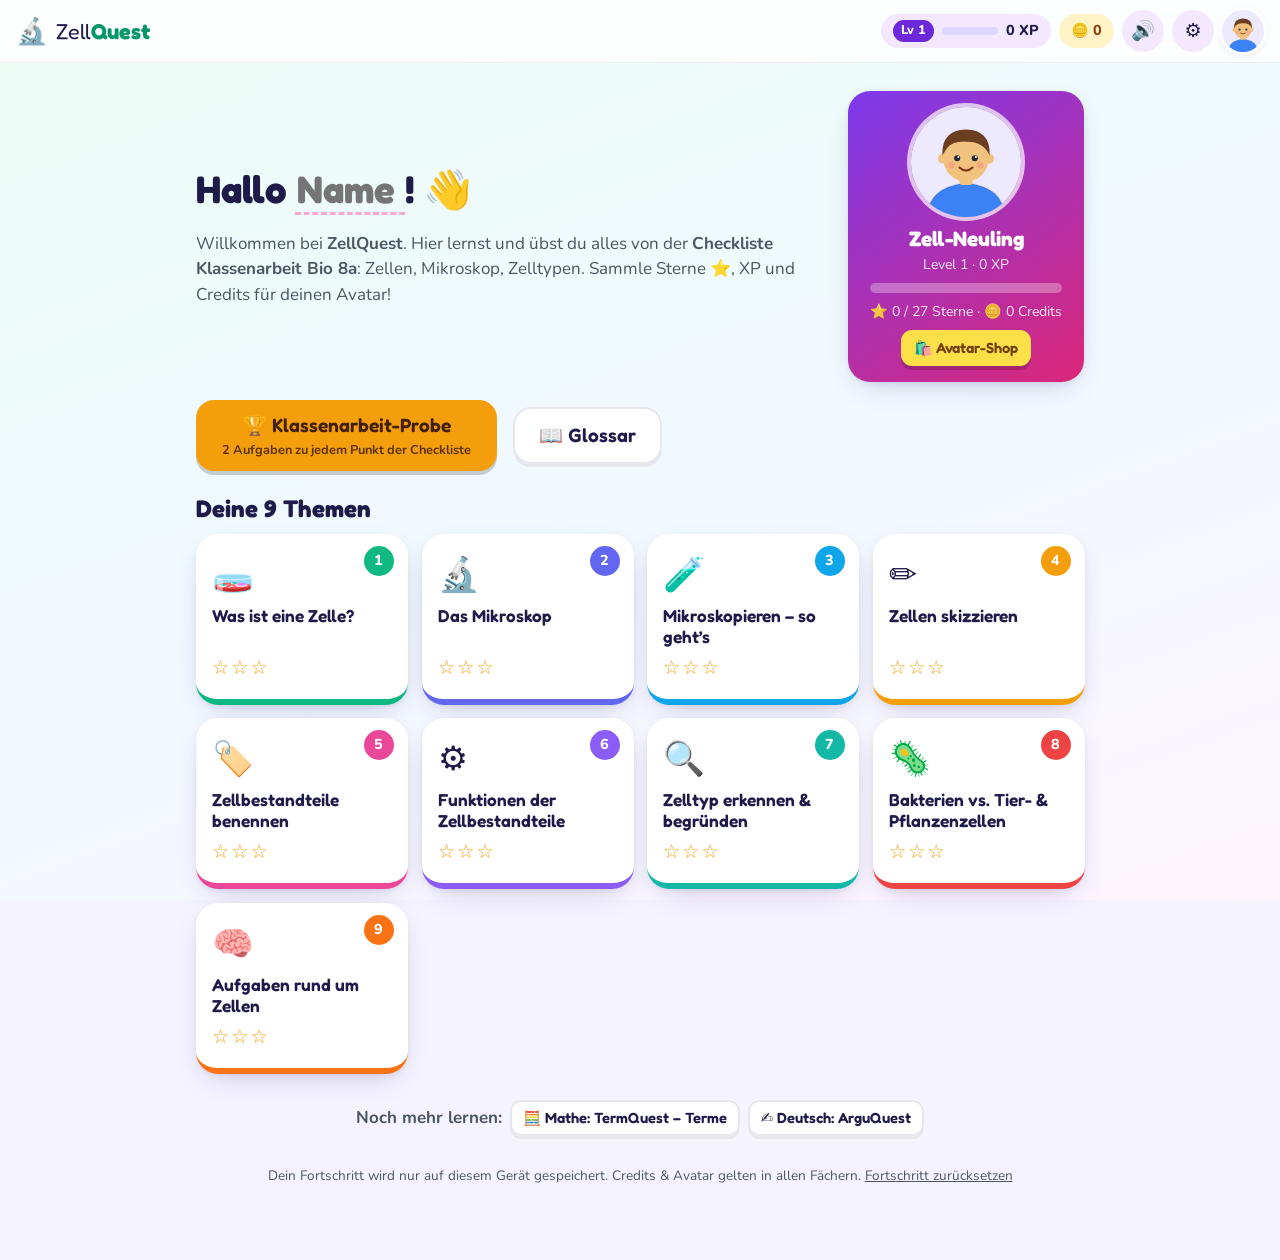
==== commit ef62d0fd: "Add ArguQuest German app for theses, arguments and citation technique - New app under deutsch/ for t" ====
--- a/bio/index.html
+++ b/bio/index.html
@@ -39,6 +39,7 @@
   <script src="../js/visuals.js"></script>
   <script src="../js/avatar.js"></script>
   <script src="../js/tutor.js"></script>
+  <script src="../js/glossary.js"></script>
   <script src="cells.js"></script>
   <script src="topics.js"></script>
   <script src="subject.js"></script>
--- a/css/style.css
+++ b/css/style.css
@@ -477,6 +477,44 @@
 .order-solution { margin: 6px 0 0; padding-left: 1.3em; }
 .other-apps { text-align: center; margin-top: 26px; display: flex; gap: 8px; justify-content: center; align-items: center; flex-wrap: wrap; color: var(--ink-soft); font-weight: 700; }
 
+/* Glossar-Seite */
+.gloss-tools { display: flex; gap: 8px; margin: 12px 0; }
+.gloss-grid { display: grid; grid-template-columns: repeat(auto-fill, minmax(200px, 1fr)); gap: 12px; }
+.gloss-card { position: relative; min-height: 120px; border: 0; border-radius: 18px; padding: 14px; cursor: pointer; background: #fff; box-shadow: var(--shadow); border-bottom: 5px solid var(--accent, #10b981); font: inherit; text-align: center; perspective: 600px; transition: transform .35s; }
+.gloss-card .front { font-family: var(--font-head); font-size: 1.2rem; font-weight: 700; display: grid; place-items: center; min-height: 90px; }
+.gloss-card .back { display: none; font-size: .95rem; text-align: left; }
+.gloss-card.flipped { background: color-mix(in srgb, var(--accent, #10b981) 12%, #fff); animation: flipIn .4s; }
+.gloss-card.flipped .front { display: none; }
+.gloss-card.flipped .back { display: block; }
+
+/* Schreibaufgabe (Selbstkontrolle) */
+.q-write { width: 100%; font: 600 1.05rem var(--font-body); border: 3px solid var(--line); border-radius: 16px; padding: 12px 14px; resize: vertical; min-height: 110px; }
+.q-write:focus { outline: none; border-color: var(--c); }
+.write-meta { display: flex; justify-content: space-between; gap: 8px; flex-wrap: wrap; font-size: .85rem; color: var(--ink-soft); margin-top: 4px; }
+.selfcheck { margin-top: 14px; background: #f8fafc; border-radius: 16px; padding: 14px; }
+.selfcheck h3 { margin: 0 0 6px; font-size: 1.05rem; }
+.criteria { list-style: none; padding: 0; margin: 0 0 10px; display: grid; gap: 6px; }
+.crit { width: 100%; text-align: left; border: 2px solid var(--line); background: #fff; border-radius: 12px; padding: 7px 10px; font-weight: 700; cursor: pointer; }
+.crit.on { border-color: var(--good); background: var(--good-bg); }
+.models { background: #fff; border-left: 5px solid var(--c); border-radius: 12px; padding: 8px 12px; margin-bottom: 10px; }
+.models ul { margin: 6px 0 0; padding-left: 1.2em; }
+.rate-q { font-weight: 800; margin: 10px 0 6px; }
+.rate-row { display: flex; gap: 8px; flex-wrap: wrap; }
+.rate-row .btn:not(.ghost) { background: var(--good); }
+
+/* Text antippen (Hotspot in Texten) */
+.text-hs { line-height: 1.9; font-size: 1.05rem; background: #fff; border-radius: 14px; padding: 12px 14px; text-align: left; }
+.text-hs [data-part] { border-radius: 6px; padding: 1px 2px; transition: background .15s; }
+.hotspot .text-hs [data-part]:hover { background: #fef3c7; filter: none; }
+.text-hs [data-part].hs-right, .text-hs [data-part].hs-reveal { background: var(--good-bg); box-shadow: 0 0 0 2px #22c55e; filter: none; }
+.text-hs [data-part].hs-wrong { background: var(--bad-bg); box-shadow: 0 0 0 2px #ef4444; filter: none; }
+.lined { font-size: .95rem; line-height: 1.55; overflow-x: auto; max-width: 100%; }
+.lined .ln > span:last-child { white-space: nowrap; } /* Zeilen dürfen nie umbrechen – sonst stimmen die Zeilennummern nicht */
+.hotspot:has(.lined) { max-width: 100%; }
+.lined .ln { display: flex; gap: 10px; padding: 1px 4px; }
+.lined .no { flex: none; width: 1.6em; text-align: right; color: var(--ink-soft); font-variant-numeric: tabular-nums; font-size: .85rem; padding-top: 2px; }
+.lined-title { font-weight: 800; margin-bottom: 4px; }
+
 /* Handy */
 @media (max-width: 640px) {
   body { font-size: 16px; }
--- a/bio/bio.css
+++ b/bio/bio.css
@@ -75,16 +75,6 @@
 .glossary-list dd { margin: 2px 0 0; }
 .glossary-list small { display: block; color: var(--ink-soft); }
 
-/* Glossar-Seite */
-.gloss-tools { display: flex; gap: 8px; margin: 12px 0; }
-.gloss-grid { display: grid; grid-template-columns: repeat(auto-fill, minmax(200px, 1fr)); gap: 12px; }
-.gloss-card { position: relative; min-height: 120px; border: 0; border-radius: 18px; padding: 14px; cursor: pointer; background: #fff; box-shadow: var(--shadow); border-bottom: 5px solid #10b981; font: inherit; text-align: center; perspective: 600px; transition: transform .35s; }
-.gloss-card .front { font-family: var(--font-head); font-size: 1.2rem; font-weight: 700; display: grid; place-items: center; min-height: 90px; }
-.gloss-card .back { display: none; font-size: .95rem; text-align: left; }
-.gloss-card.flipped { background: #ecfdf5; animation: flipIn .4s; }
-.gloss-card.flipped .front { display: none; }
-.gloss-card.flipped .back { display: block; }
-
 @media (max-width: 640px) {
   .label text { font-size: 17px; }
   .options.tf { grid-template-columns: 1fr 1fr; }
